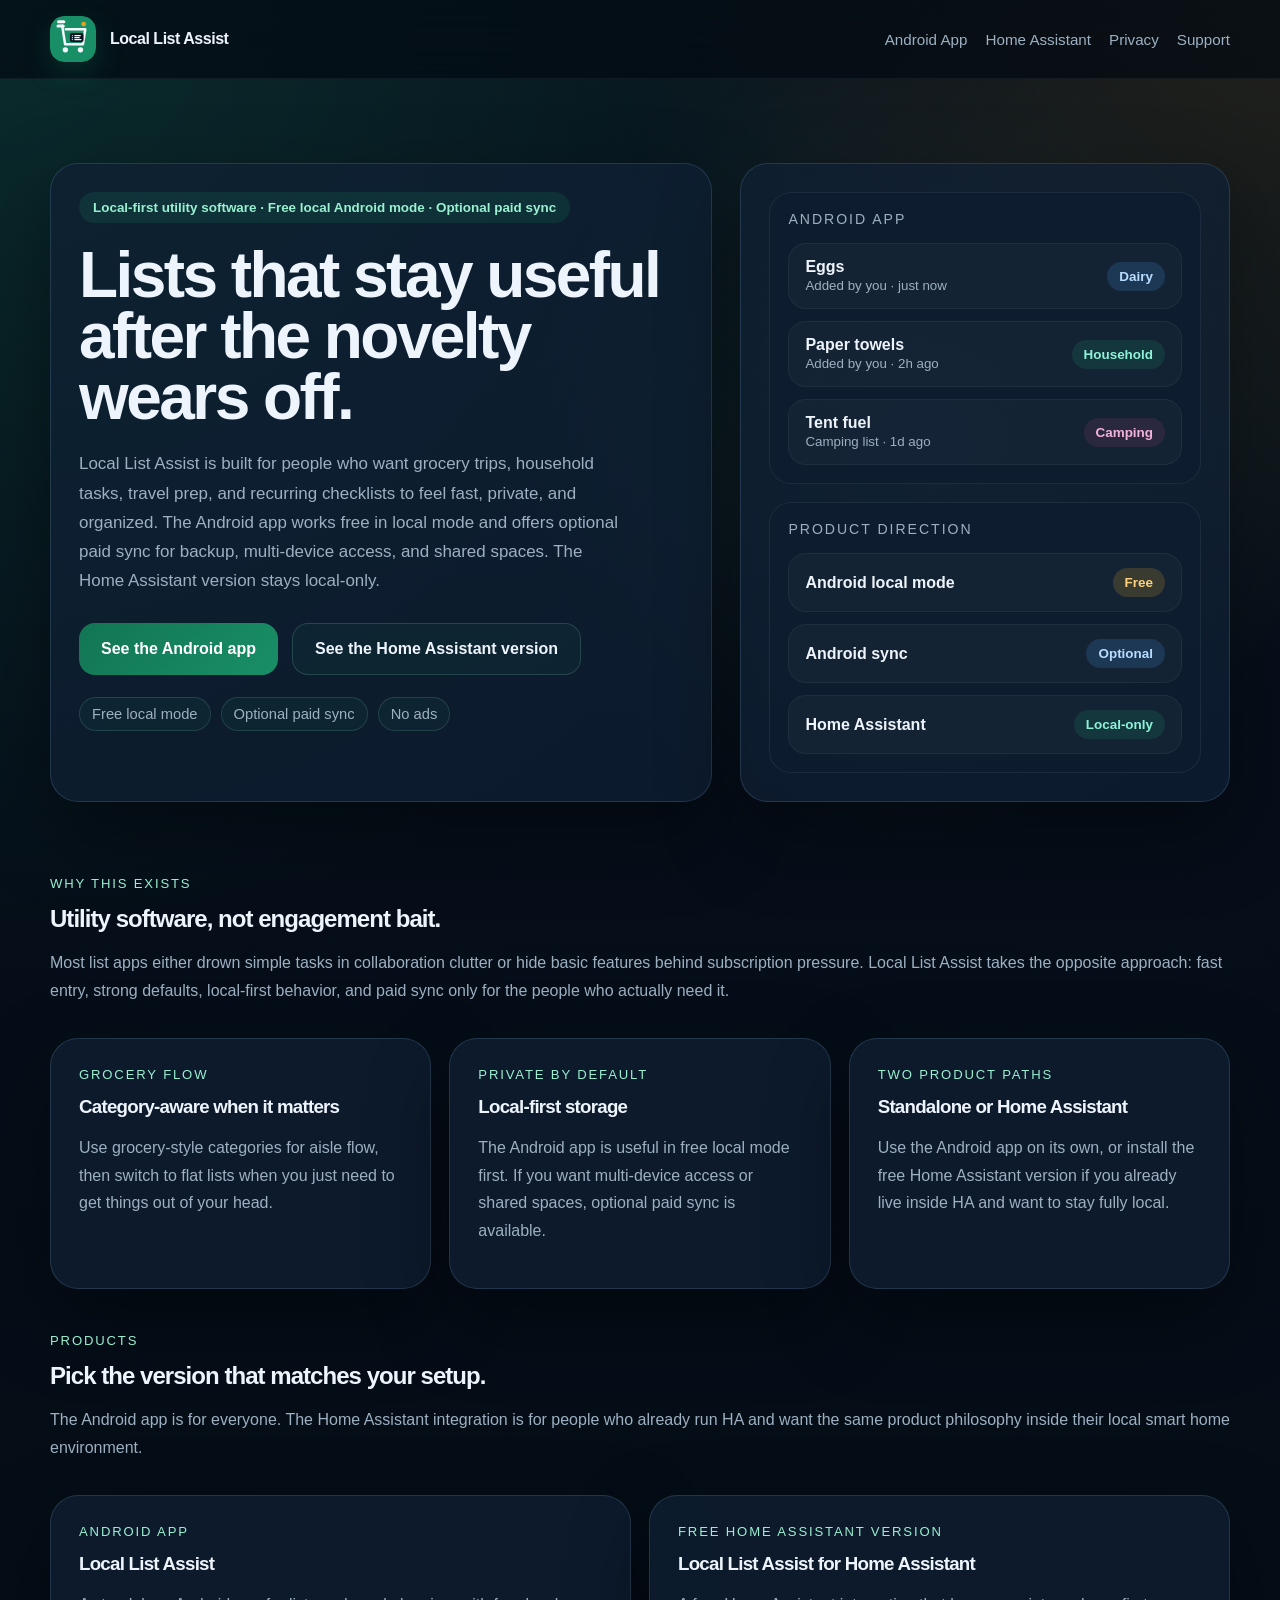
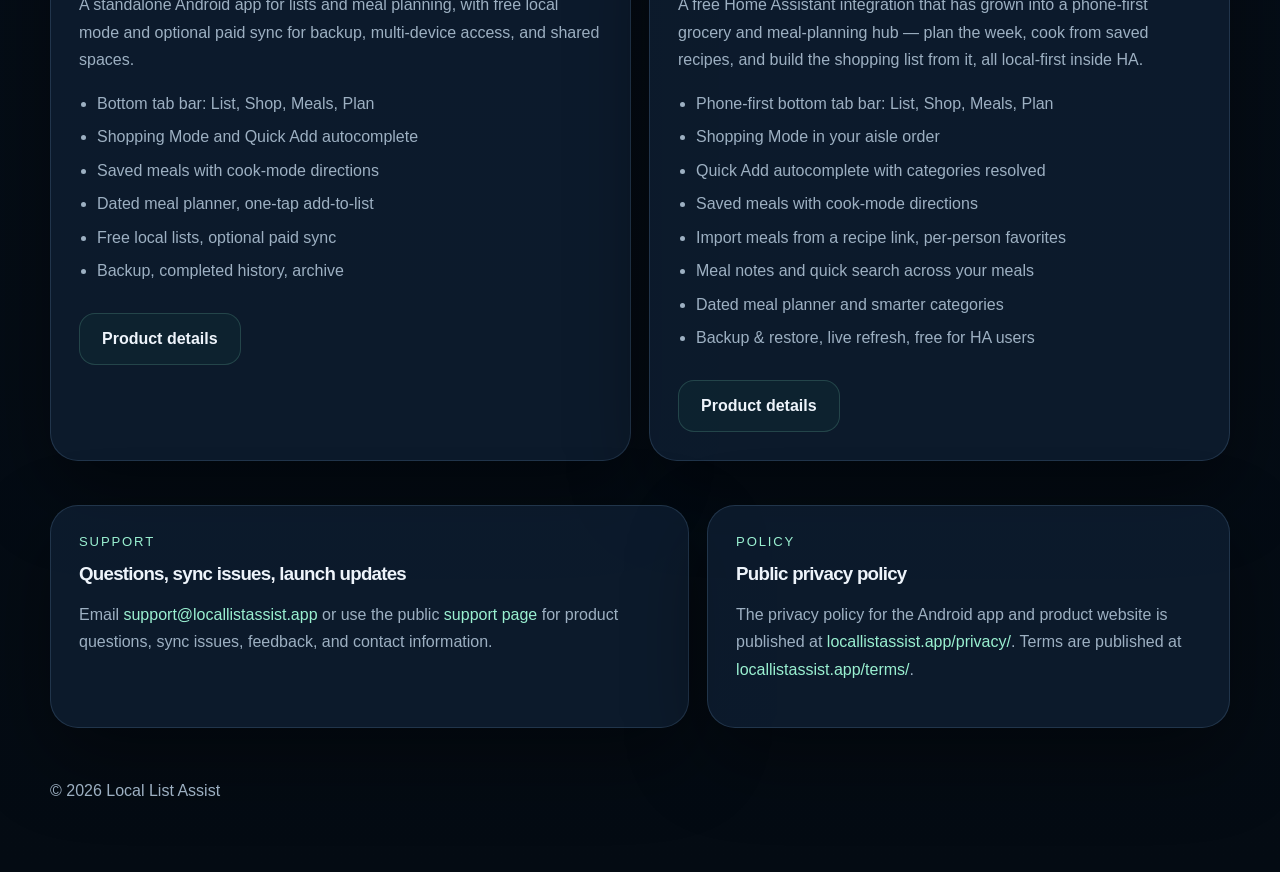
==== index.html @ c162f61c "HA: add meal notes and search to feature copy Local List Assist for Home Assistant 0.31.0 adds a not" ====
<!doctype html>
<html lang="en">
<head>
  <meta charset="utf-8">
  <meta name="viewport" content="width=device-width, initial-scale=1">
  <title>Local List Assist | Local-first Lists for Android and Home Assistant</title>
  <meta name="description" content="Local List Assist offers a free local Android app with optional paid sync and a free Home Assistant integration for fast, local-first grocery and household lists.">
  <meta property="og:title" content="Local List Assist">
  <meta property="og:description" content="Fast, local-first list management for Android and Home Assistant.">
  <meta property="og:type" content="website">
  <meta property="og:url" content="https://locallistassist.app/">
  <link rel="stylesheet" href="/assets/site.css">
  <link rel="icon" href="/assets/logo-mark-v2.svg" type="image/svg+xml">
</head>
<body>
  <div class="topbar">
    <div class="site-shell nav">
      <a class="brand" href="/">
        <img class="brand-mark" src="/assets/logo-mark-v2.svg" alt="Local List Assist logo">
        <span>Local List Assist</span>
      </a>
      <nav class="nav-links">
        <a href="/products/android/">Android App</a>
        <a href="/products/home-assistant/">Home Assistant</a>
        <a href="/privacy/">Privacy</a>
        <a href="/support/">Support</a>
      </nav>
    </div>
  </div>

  <main>
    <section class="hero">
      <div class="site-shell hero-grid">
        <div class="hero-copy">
          <span class="eyebrow">Local-first utility software &middot; Free local Android mode &middot; Optional paid sync</span>
          <h1>Lists that stay useful after the novelty wears off.</h1>
          <p>
            Local List Assist is built for people who want grocery trips, household tasks, travel prep, and recurring
            checklists to feel fast, private, and organized. The Android app works free in local mode and offers optional
            paid sync for backup, multi-device access, and shared spaces. The Home Assistant version stays local-only.
          </p>
          <div class="cta-row">
            <a class="button" href="/products/android/">See the Android app</a>
            <a class="button-secondary" href="/products/home-assistant/">See the Home Assistant version</a>
          </div>
          <div class="meta-row">
            <span>Free local mode</span>
            <span>Optional paid sync</span>
            <span>No ads</span>
          </div>
        </div>

        <div class="hero-panel">
          <div class="mock-card">
            <div class="mock-title">Android app</div>
            <div class="mock-list">
              <div class="mock-item">
                <div>
                  <strong>Eggs</strong><br>
                  <small>Added by you &middot; just now</small>
                </div>
                <span class="badge blue">Dairy</span>
              </div>
              <div class="mock-item">
                <div>
                  <strong>Paper towels</strong><br>
                  <small>Added by you &middot; 2h ago</small>
                </div>
                <span class="badge teal">Household</span>
              </div>
              <div class="mock-item">
                <div>
                  <strong>Tent fuel</strong><br>
                  <small>Camping list &middot; 1d ago</small>
                </div>
                <span class="badge rose">Camping</span>
              </div>
            </div>
          </div>

          <div class="mock-card">
            <div class="mock-title">Product direction</div>
            <div class="mock-list">
              <div class="mock-item"><strong>Android local mode</strong><span class="badge gold">Free</span></div>
              <div class="mock-item"><strong>Android sync</strong><span class="badge blue">Optional</span></div>
              <div class="mock-item"><strong>Home Assistant</strong><span class="badge teal">Local-only</span></div>
            </div>
          </div>
        </div>
      </div>
    </section>

    <section class="section">
      <div class="site-shell">
        <div class="section-head">
          <div>
            <div class="kicker">Why this exists</div>
            <h2>Utility software, not engagement bait.</h2>
            <p>
              Most list apps either drown simple tasks in collaboration clutter or hide basic features behind subscription
              pressure. Local List Assist takes the opposite approach: fast entry, strong defaults, local-first behavior,
              and paid sync only for the people who actually need it.
            </p>
          </div>
        </div>
        <div class="grid-3">
          <article class="section-card">
            <div class="kicker">Grocery flow</div>
            <h3>Category-aware when it matters</h3>
            <p>Use grocery-style categories for aisle flow, then switch to flat lists when you just need to get things out of your head.</p>
          </article>
          <article class="section-card">
            <div class="kicker">Private by default</div>
            <h3>Local-first storage</h3>
            <p>The Android app is useful in free local mode first. If you want multi-device access or shared spaces, optional paid sync is available.</p>
          </article>
          <article class="section-card">
            <div class="kicker">Two product paths</div>
            <h3>Standalone or Home Assistant</h3>
            <p>Use the Android app on its own, or install the free Home Assistant version if you already live inside HA and want to stay fully local.</p>
          </article>
        </div>
      </div>
    </section>

    <section class="section">
      <div class="site-shell">
        <div class="section-head">
          <div>
            <div class="kicker">Products</div>
            <h2>Pick the version that matches your setup.</h2>
            <p>
              The Android app is for everyone. The Home Assistant integration is for people who already run HA and want
              the same product philosophy inside their local smart home environment.
            </p>
          </div>
        </div>

        <div class="products">
          <article class="product-card">
            <div class="kicker">Android App</div>
            <h3>Local List Assist</h3>
            <p>
              A standalone Android app for lists and meal planning, with free local mode and optional paid sync for
              backup, multi-device access, and shared spaces.
            </p>
            <ul class="feature-list">
              <li>Bottom tab bar: List, Shop, Meals, Plan</li>
              <li>Shopping Mode and Quick Add autocomplete</li>
              <li>Saved meals with cook-mode directions</li>
              <li>Dated meal planner, one-tap add-to-list</li>
              <li>Free local lists, optional paid sync</li>
              <li>Backup, completed history, archive</li>
            </ul>
            <div class="cta-row">
              <a class="button-secondary" href="/products/android/">Product details</a>
            </div>
          </article>

          <article class="product-card">
            <div class="kicker">Free Home Assistant Version</div>
            <h3>Local List Assist for Home Assistant</h3>
            <p>
              A free Home Assistant integration that has grown into a phone-first grocery and meal-planning hub — plan the
              week, cook from saved recipes, and build the shopping list from it, all local-first inside HA.
            </p>
            <ul class="feature-list">
              <li>Phone-first bottom tab bar: List, Shop, Meals, Plan</li>
              <li>Shopping Mode in your aisle order</li>
              <li>Quick Add autocomplete with categories resolved</li>
              <li>Saved meals with cook-mode directions</li>
              <li>Import meals from a recipe link, per-person favorites</li>
              <li>Meal notes and quick search across your meals</li>
              <li>Dated meal planner and smarter categories</li>
              <li>Backup &amp; restore, live refresh, free for HA users</li>
            </ul>
            <div class="cta-row">
              <a class="button-secondary" href="/products/home-assistant/">Product details</a>
            </div>
          </article>
        </div>
      </div>
    </section>

    <section class="section">
      <div class="site-shell footer-grid">
        <article class="footer-card">
          <div class="kicker">Support</div>
          <h3>Questions, sync issues, launch updates</h3>
          <p>
            Email <a class="inline-link" href="mailto:support@locallistassist.app">support@locallistassist.app</a> or
            use the public <a class="inline-link" href="/support/">support page</a> for product questions, sync issues,
            feedback, and contact information.
          </p>
        </article>

        <article class="footer-card">
          <div class="kicker">Policy</div>
          <h3>Public privacy policy</h3>
          <p>
            The privacy policy for the Android app and product website is published at
            <a class="inline-link" href="/privacy/">locallistassist.app/privacy/</a>. Terms are published at
            <a class="inline-link" href="/terms/">locallistassist.app/terms/</a>.
          </p>
        </article>
      </div>
    </section>
  </main>

  <footer class="footer">
    <div class="site-shell copy-muted">© 2026 Local List Assist</div>
  </footer>
</body>
</html>
---- assets/site.css ----
:root {
  --bg: #06101c;
  --bg-deep: #040b13;
  --panel: rgba(16, 32, 53, 0.72);
  --panel-strong: rgba(14, 29, 47, 0.92);
  --line: rgba(133, 179, 220, 0.18);
  --text: #eef4fb;
  --muted: #9db0c2;
  --green: #198f67;
  --green-strong: #127553;
  --blue: #4ea5ff;
  --teal: #1f8a70;
  --gold: #e2a21f;
  --rose: #8f3f71;
  --shadow: 0 30px 80px rgba(0, 0, 0, 0.4);
  --radius: 28px;
  --max: 1180px;
}

* { box-sizing: border-box; }
html { scroll-behavior: smooth; }
body {
  margin: 0;
  font-family: "Aptos", "Segoe UI", "Trebuchet MS", sans-serif;
  background:
    radial-gradient(circle at top left, rgba(25, 143, 103, 0.22), transparent 34%),
    radial-gradient(circle at top right, rgba(226, 162, 31, 0.12), transparent 24%),
    radial-gradient(circle at 72% 18%, rgba(138, 224, 194, 0.10), transparent 18%),
    linear-gradient(180deg, var(--bg) 0%, var(--bg-deep) 100%);
  color: var(--text);
}

a { color: inherit; text-decoration: none; }
img { max-width: 100%; display: block; }

.site-shell {
  width: min(var(--max), calc(100% - 32px));
  margin: 0 auto;
}

.topbar {
  position: sticky;
  top: 0;
  z-index: 10;
  backdrop-filter: blur(18px);
  background: rgba(4, 11, 19, 0.72);
  border-bottom: 1px solid rgba(157, 176, 194, 0.08);
}

.nav {
  display: flex;
  align-items: center;
  justify-content: space-between;
  min-height: 78px;
  gap: 20px;
}

.brand {
  display: inline-flex;
  align-items: center;
  gap: 14px;
  font-family: "Aptos Display", "Aptos", "Trebuchet MS", sans-serif;
  font-weight: 700;
  letter-spacing: -0.03em;
}

.brand-mark {
  width: 46px;
  height: 46px;
  border-radius: 14px;
  box-shadow: 0 10px 28px rgba(25, 143, 103, 0.22);
}

.nav-links {
  display: flex;
  gap: 18px;
  flex-wrap: wrap;
  color: var(--muted);
  font-size: 0.95rem;
}

.nav-links a:hover,
.inline-link:hover {
  color: var(--text);
}

.hero,
.policy {
  padding: 84px 0 56px;
}

.hero-grid {
  display: grid;
  grid-template-columns: 1.15fr 0.85fr;
  gap: 28px;
  align-items: stretch;
}

.hero-copy,
.hero-panel,
.section-card,
.footer-card,
.product-card,
.policy-card {
  background: var(--panel);
  border: 1px solid var(--line);
  box-shadow: var(--shadow);
  border-radius: var(--radius);
}

.hero-copy,
.hero-panel,
.section-card,
.footer-card,
.product-card,
.policy-card {
  padding: 28px;
}

.eyebrow {
  display: inline-flex;
  align-items: center;
  gap: 10px;
  padding: 8px 14px;
  border-radius: 999px;
  background: rgba(25, 143, 103, 0.16);
  color: #9af0d1;
  font-size: 0.84rem;
  font-weight: 600;
}

h1, h2, h3 {
  font-family: "Aptos Display", "Aptos", "Trebuchet MS", sans-serif;
  letter-spacing: -0.04em;
  margin: 0;
}

h1 {
  margin-top: 22px;
  font-size: clamp(2.7rem, 5vw, 5.3rem);
  line-height: 0.95;
}

.hero-copy p,
.section-head p,
.section-card p,
.product-card p,
.footer-card p,
.policy-card p,
.policy-card li {
  color: var(--muted);
  line-height: 1.72;
}

.hero-copy p {
  margin: 22px 0 0;
  max-width: 58ch;
  font-size: 1.06rem;
}

.cta-row {
  display: flex;
  gap: 14px;
  flex-wrap: wrap;
  margin-top: 28px;
}

.button,
.button-secondary {
  display: inline-flex;
  align-items: center;
  justify-content: center;
  min-height: 52px;
  padding: 0 22px;
  border-radius: 16px;
  font-weight: 600;
  transition: transform 0.18s ease, background 0.18s ease, border-color 0.18s ease;
}

.button {
  background: linear-gradient(135deg, var(--green-strong), var(--green));
  color: #fff;
}

.button-secondary {
  border: 1px solid rgba(138, 224, 194, 0.18);
  color: var(--text);
  background: rgba(25, 143, 103, 0.08);
}

.button:hover,
.button-secondary:hover {
  transform: translateY(-1px);
}

.meta-row {
  display: flex;
  flex-wrap: wrap;
  gap: 10px;
  margin-top: 22px;
  color: var(--muted);
  font-size: 0.92rem;
}

.meta-row span {
  padding: 8px 12px;
  border-radius: 999px;
  border: 1px solid rgba(138, 224, 194, 0.16);
  background: rgba(25, 143, 103, 0.08);
}

.hero-panel {
  display: grid;
  gap: 18px;
}

.mock-card {
  background: var(--panel-strong);
  border: 1px solid rgba(157, 176, 194, 0.1);
  border-radius: 22px;
  padding: 18px;
}

.mock-title {
  font-size: 0.88rem;
  text-transform: uppercase;
  letter-spacing: 0.14em;
  color: var(--muted);
}

.mock-list {
  display: grid;
  gap: 12px;
  margin-top: 16px;
}

.mock-item {
  display: flex;
  justify-content: space-between;
  gap: 12px;
  align-items: center;
  padding: 14px 16px;
  border-radius: 18px;
  background: rgba(255, 255, 255, 0.03);
  border: 1px solid rgba(157, 176, 194, 0.08);
}

.mock-item small,
.copy-muted {
  color: var(--muted);
}

.media-frame {
  margin-top: 16px;
  margin-left: auto;
  margin-right: auto;
  border-radius: 24px;
  overflow: hidden;
  border: 1px solid rgba(138, 224, 194, 0.18);
  background: rgba(8, 17, 31, 0.8);
  box-shadow: var(--shadow);
}

.media-frame-desktop {
  max-width: 500px;
}

.media-frame-phone {
  max-width: 270px;
}

.product-video {
  display: block;
  width: 100%;
  height: auto;
}

.badge {
  padding: 7px 12px;
  border-radius: 999px;
  font-size: 0.84rem;
  font-weight: 600;
  white-space: nowrap;
}

.badge.blue { background: rgba(78, 165, 255, 0.16); color: #b8dcff; }
.badge.teal { background: rgba(25, 143, 103, 0.18); color: #8df2d8; }
.badge.gold { background: rgba(226, 162, 31, 0.18); color: #ffd37d; }
.badge.rose { background: rgba(143, 63, 113, 0.18); color: #f3b2dc; }

.section {
  padding: 18px 0 26px;
}

.section-head {
  display: flex;
  justify-content: space-between;
  gap: 24px;
  align-items: end;
  margin-bottom: 18px;
}

.grid-3 {
  display: grid;
  gap: 18px;
  grid-template-columns: repeat(3, minmax(0, 1fr));
}

.products,
.footer-grid {
  display: grid;
  gap: 18px;
}

.products {
  grid-template-columns: repeat(2, minmax(0, 1fr));
}

.footer-grid {
  grid-template-columns: 1.1fr 0.9fr;
}

.kicker {
  font-size: 0.82rem;
  text-transform: uppercase;
  letter-spacing: 0.14em;
  color: #9af0d1;
  margin-bottom: 14px;
}

.feature-list {
  margin: 16px 0 0;
  padding-left: 18px;
  color: var(--muted);
  line-height: 1.72;
}

.feature-list li + li,
.policy-card li + li {
  margin-top: 6px;
}

.policy-card h1 {
  font-size: clamp(2.4rem, 4vw, 4rem);
  margin-bottom: 18px;
}

.policy-card h2 {
  margin-top: 26px;
  margin-bottom: 8px;
  font-size: 1.35rem;
}

.policy-card ul {
  padding-left: 20px;
}

.inline-link {
  color: #9af0d1;
}

.footer {
  padding: 28px 0 72px;
}

@media (max-width: 940px) {
  .hero-grid,
  .grid-3,
  .products,
  .footer-grid,
  .section-head {
    grid-template-columns: 1fr;
  }

  .section-head {
    display: grid;
    align-items: start;
  }
}

@media (max-width: 640px) {
  .site-shell {
    width: min(var(--max), calc(100% - 20px));
  }

  .hero,
  .policy {
    padding-top: 54px;
  }

  .hero-copy,
  .hero-panel,
  .section-card,
  .product-card,
  .footer-card,
  .policy-card {
    padding: 20px;
  }

  .nav {
    align-items: start;
    padding: 14px 0;
    flex-direction: column;
  }

  .cta-row,
  .nav-links {
    width: 100%;
  }

  .mock-item {
    align-items: start;
    flex-direction: column;
  }
}
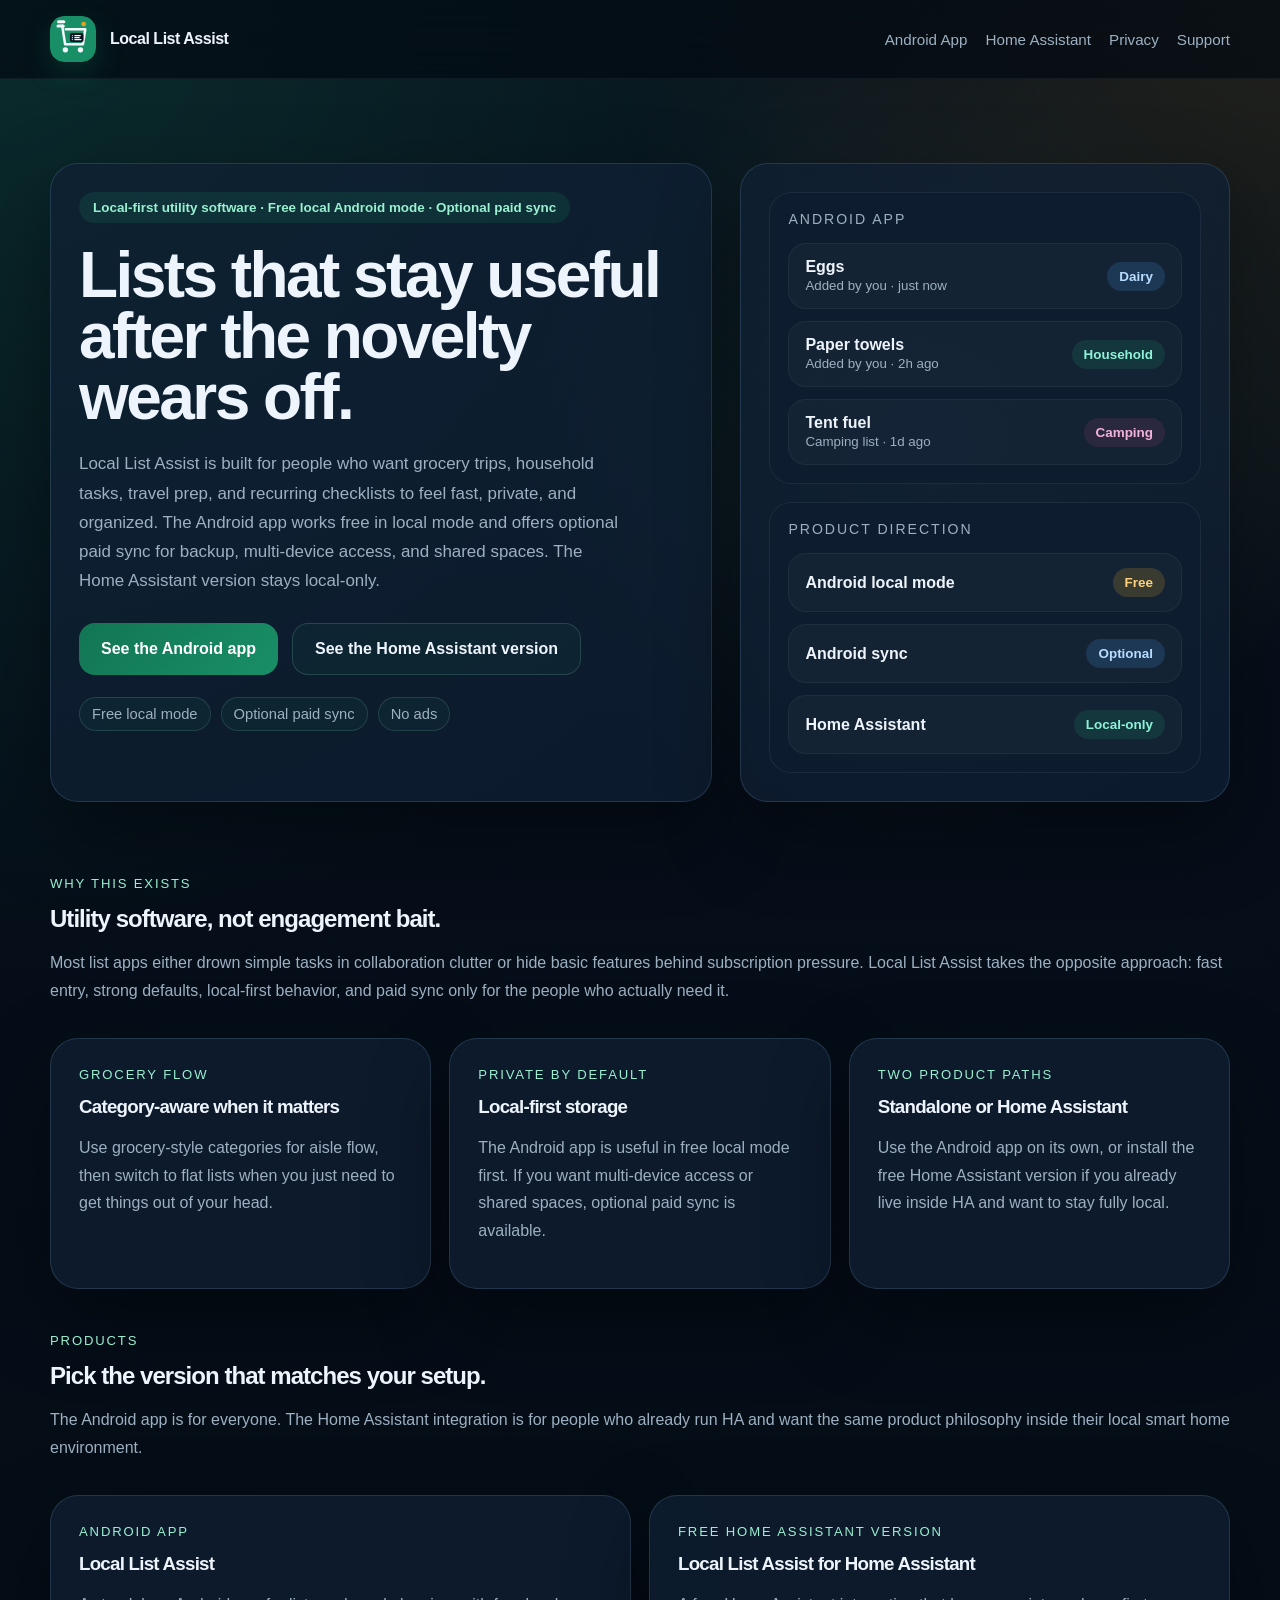
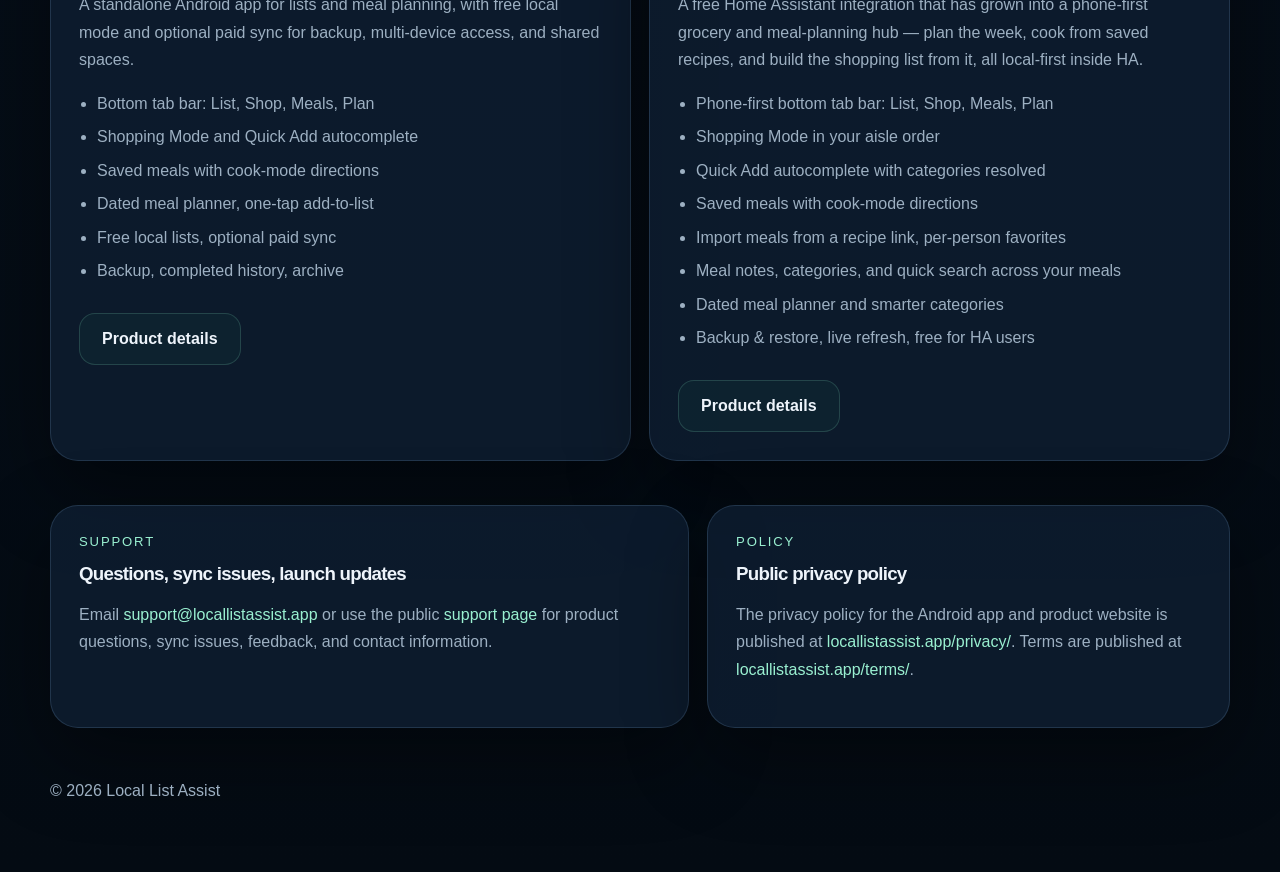
==== commit 851e03cb: "HA: add meal categories to feature copy Local List Assist for Home Assistant 0.32.0 adds meal catego" ====
--- a/index.html
+++ b/index.html
@@ -170,7 +170,7 @@
               <li>Quick Add autocomplete with categories resolved</li>
               <li>Saved meals with cook-mode directions</li>
               <li>Import meals from a recipe link, per-person favorites</li>
-              <li>Meal notes and quick search across your meals</li>
+              <li>Meal notes, categories, and quick search across your meals</li>
               <li>Dated meal planner and smarter categories</li>
               <li>Backup &amp; restore, live refresh, free for HA users</li>
             </ul>
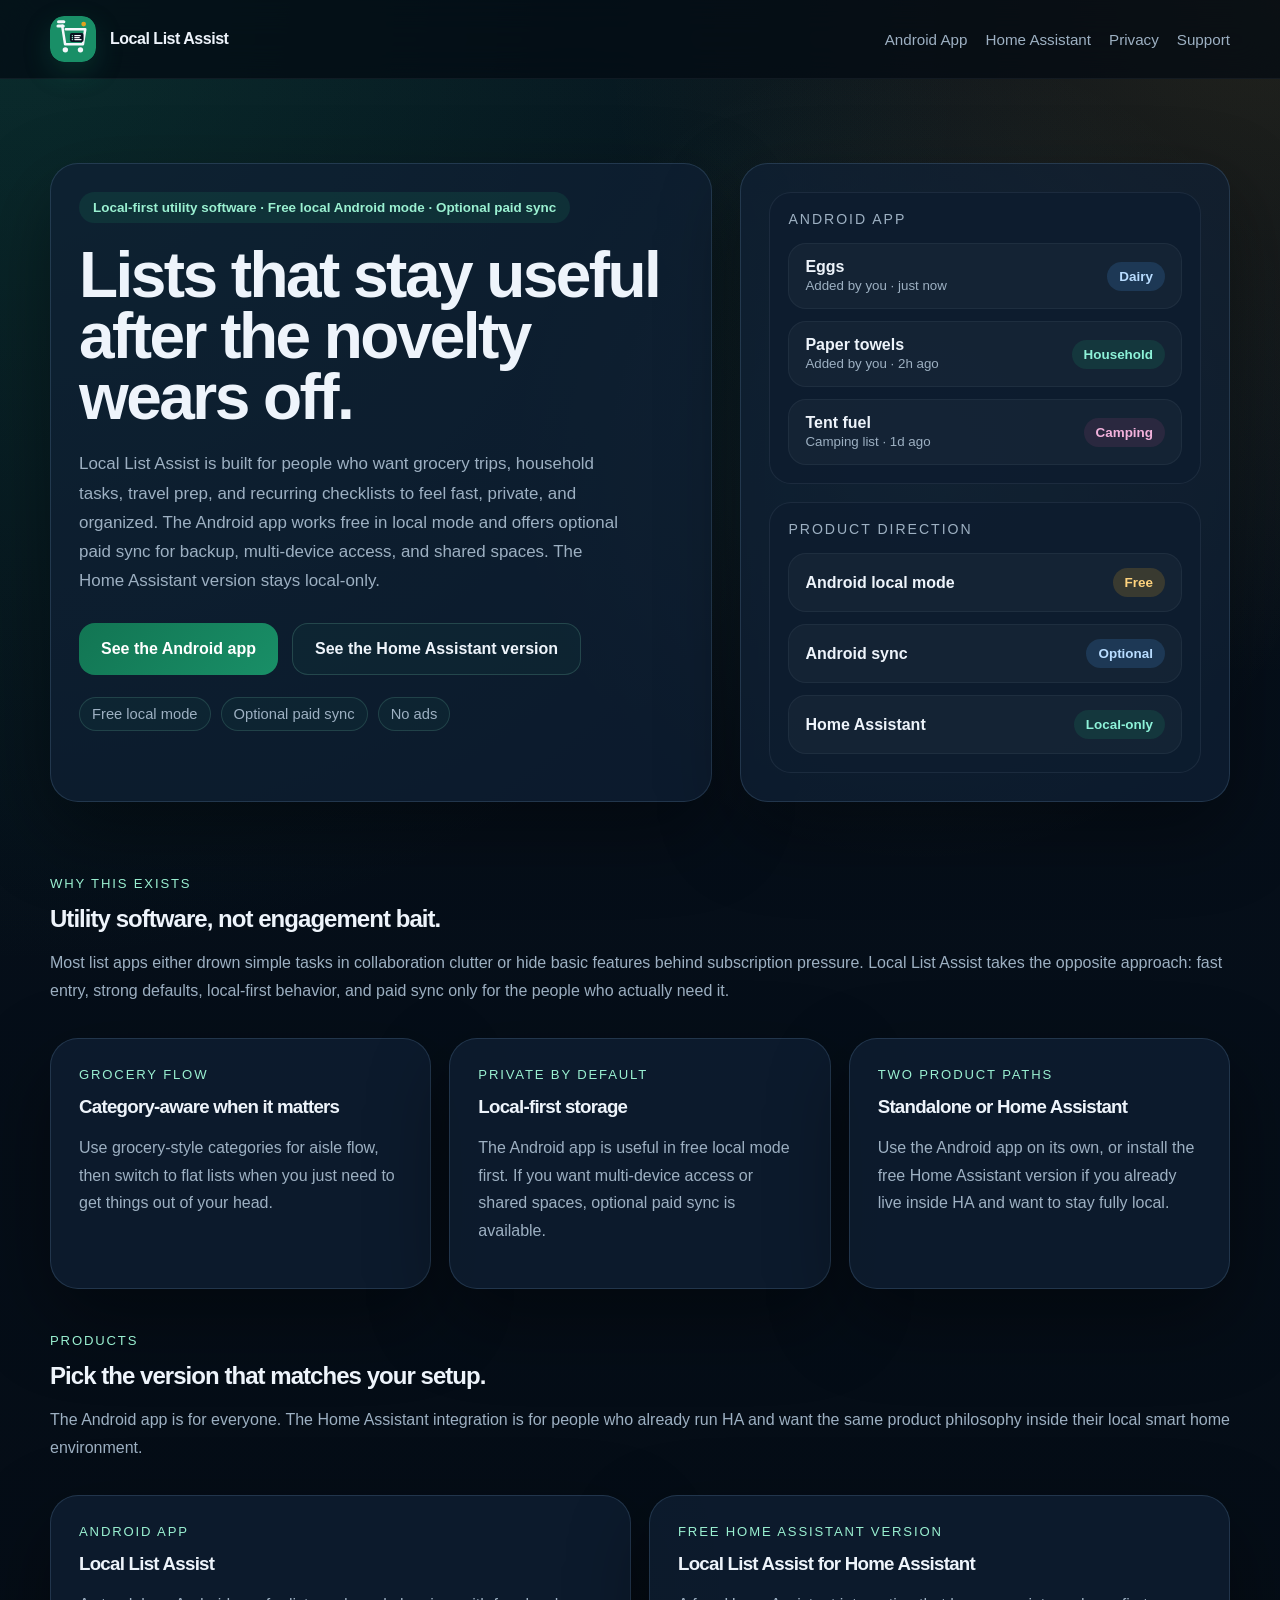
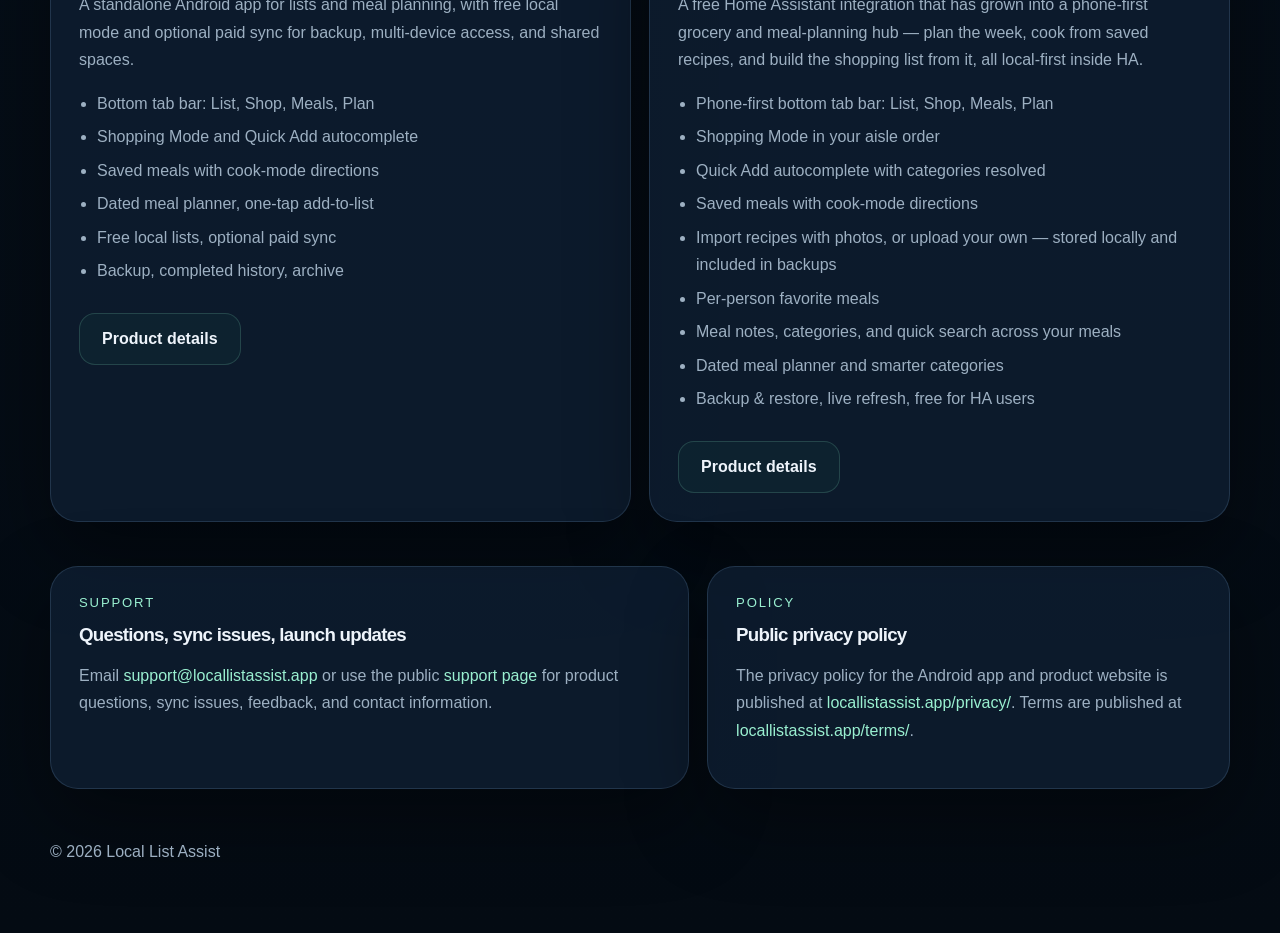
==== commit 3d750211: "Document Home Assistant recipe photos and local backup support" ====
--- a/index.html
+++ b/index.html
@@ -169,7 +169,8 @@
               <li>Shopping Mode in your aisle order</li>
               <li>Quick Add autocomplete with categories resolved</li>
               <li>Saved meals with cook-mode directions</li>
-              <li>Import meals from a recipe link, per-person favorites</li>
+              <li>Import recipes with photos, or upload your own — stored locally and included in backups</li>
+              <li>Per-person favorite meals</li>
               <li>Meal notes, categories, and quick search across your meals</li>
               <li>Dated meal planner and smarter categories</li>
               <li>Backup &amp; restore, live refresh, free for HA users</li>
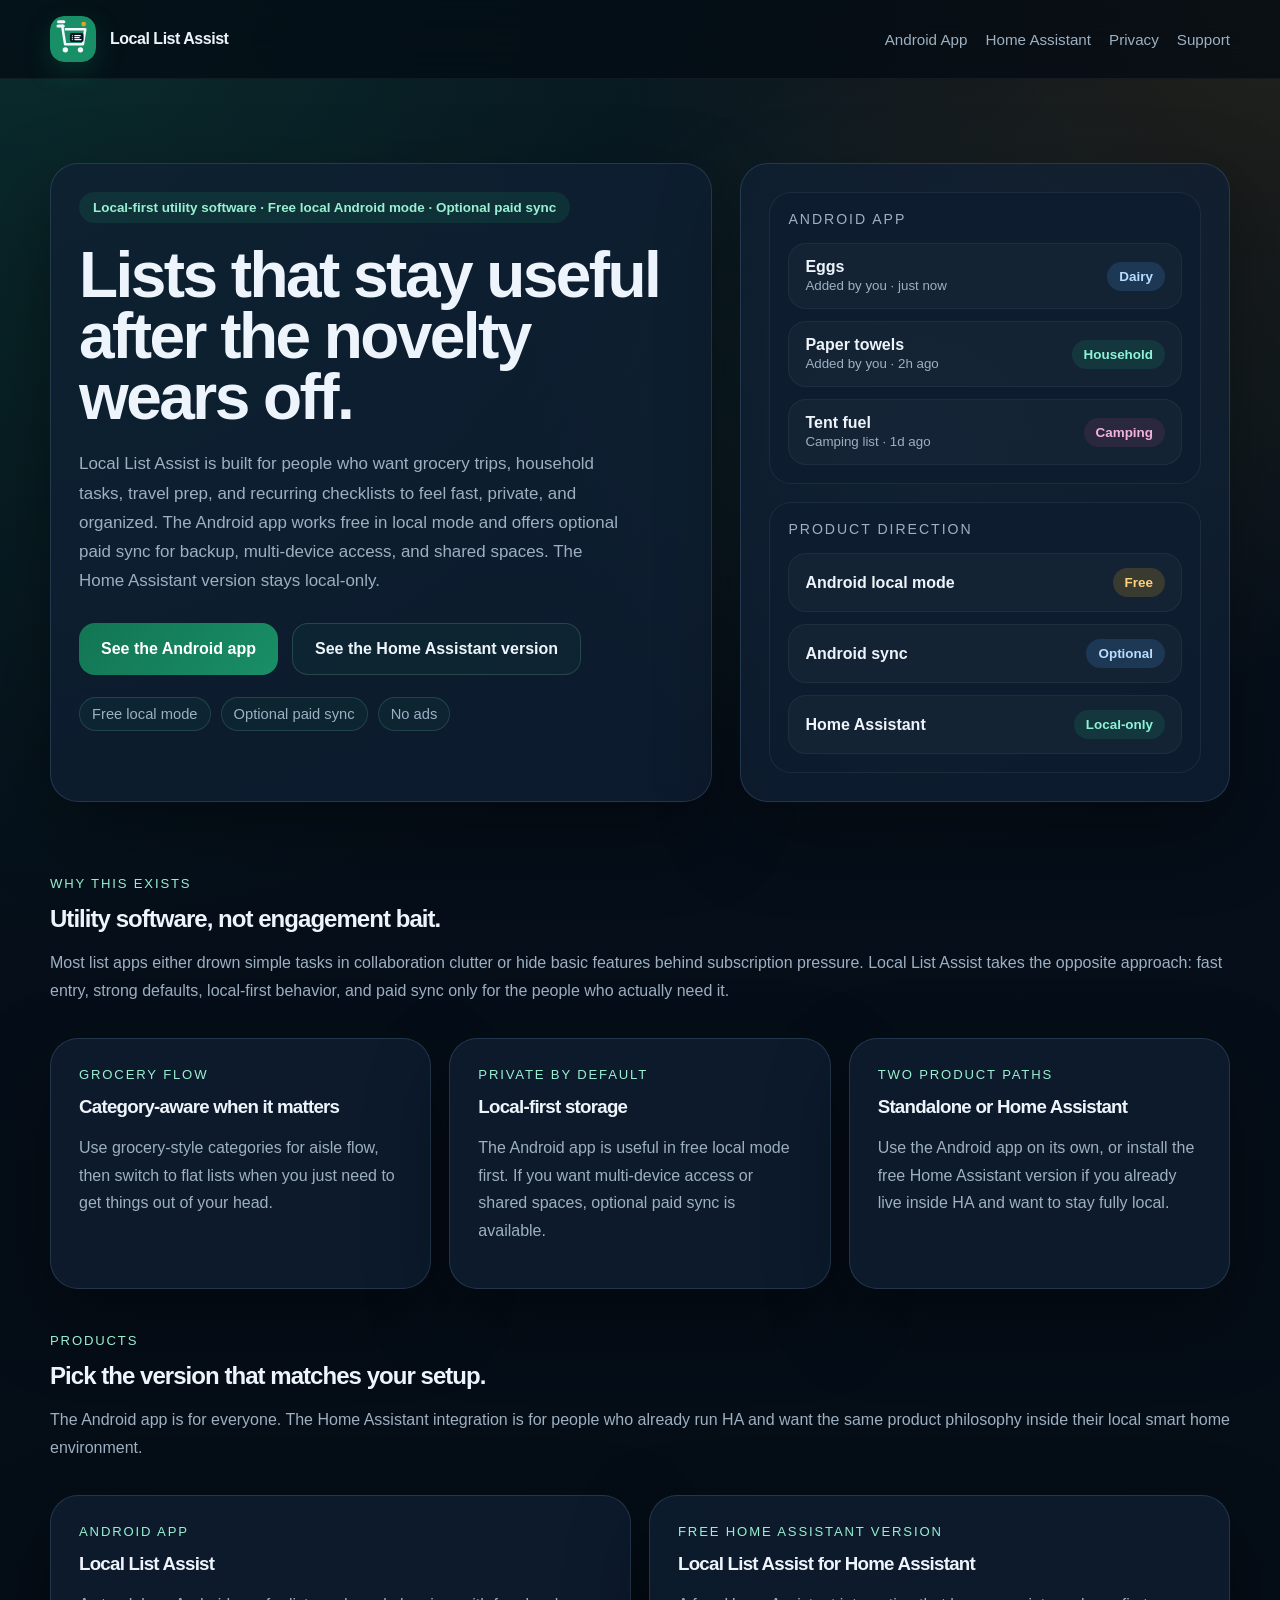
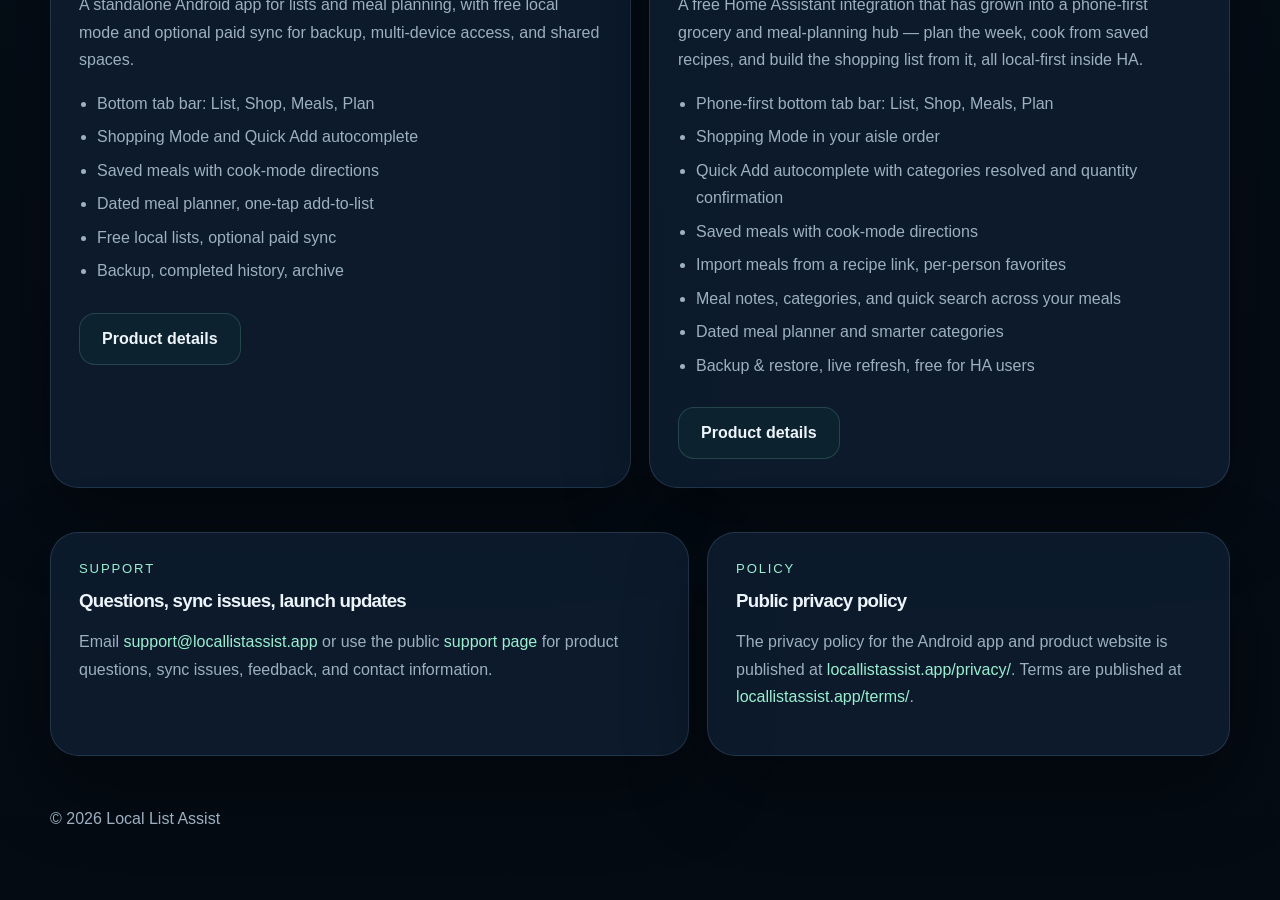
==== commit 8801227c: "Document quantity confirmation for Home Assistant Quick Add" ====
--- a/index.html
+++ b/index.html
@@ -167,10 +167,9 @@
             <ul class="feature-list">
               <li>Phone-first bottom tab bar: List, Shop, Meals, Plan</li>
               <li>Shopping Mode in your aisle order</li>
-              <li>Quick Add autocomplete with categories resolved</li>
+              <li>Quick Add autocomplete with categories resolved and quantity confirmation</li>
               <li>Saved meals with cook-mode directions</li>
-              <li>Import recipes with photos, or upload your own — stored locally and included in backups</li>
-              <li>Per-person favorite meals</li>
+              <li>Import meals from a recipe link, per-person favorites</li>
               <li>Meal notes, categories, and quick search across your meals</li>
               <li>Dated meal planner and smarter categories</li>
               <li>Backup &amp; restore, live refresh, free for HA users</li>
@@ -216,3 +215,4 @@
 
 
 
+
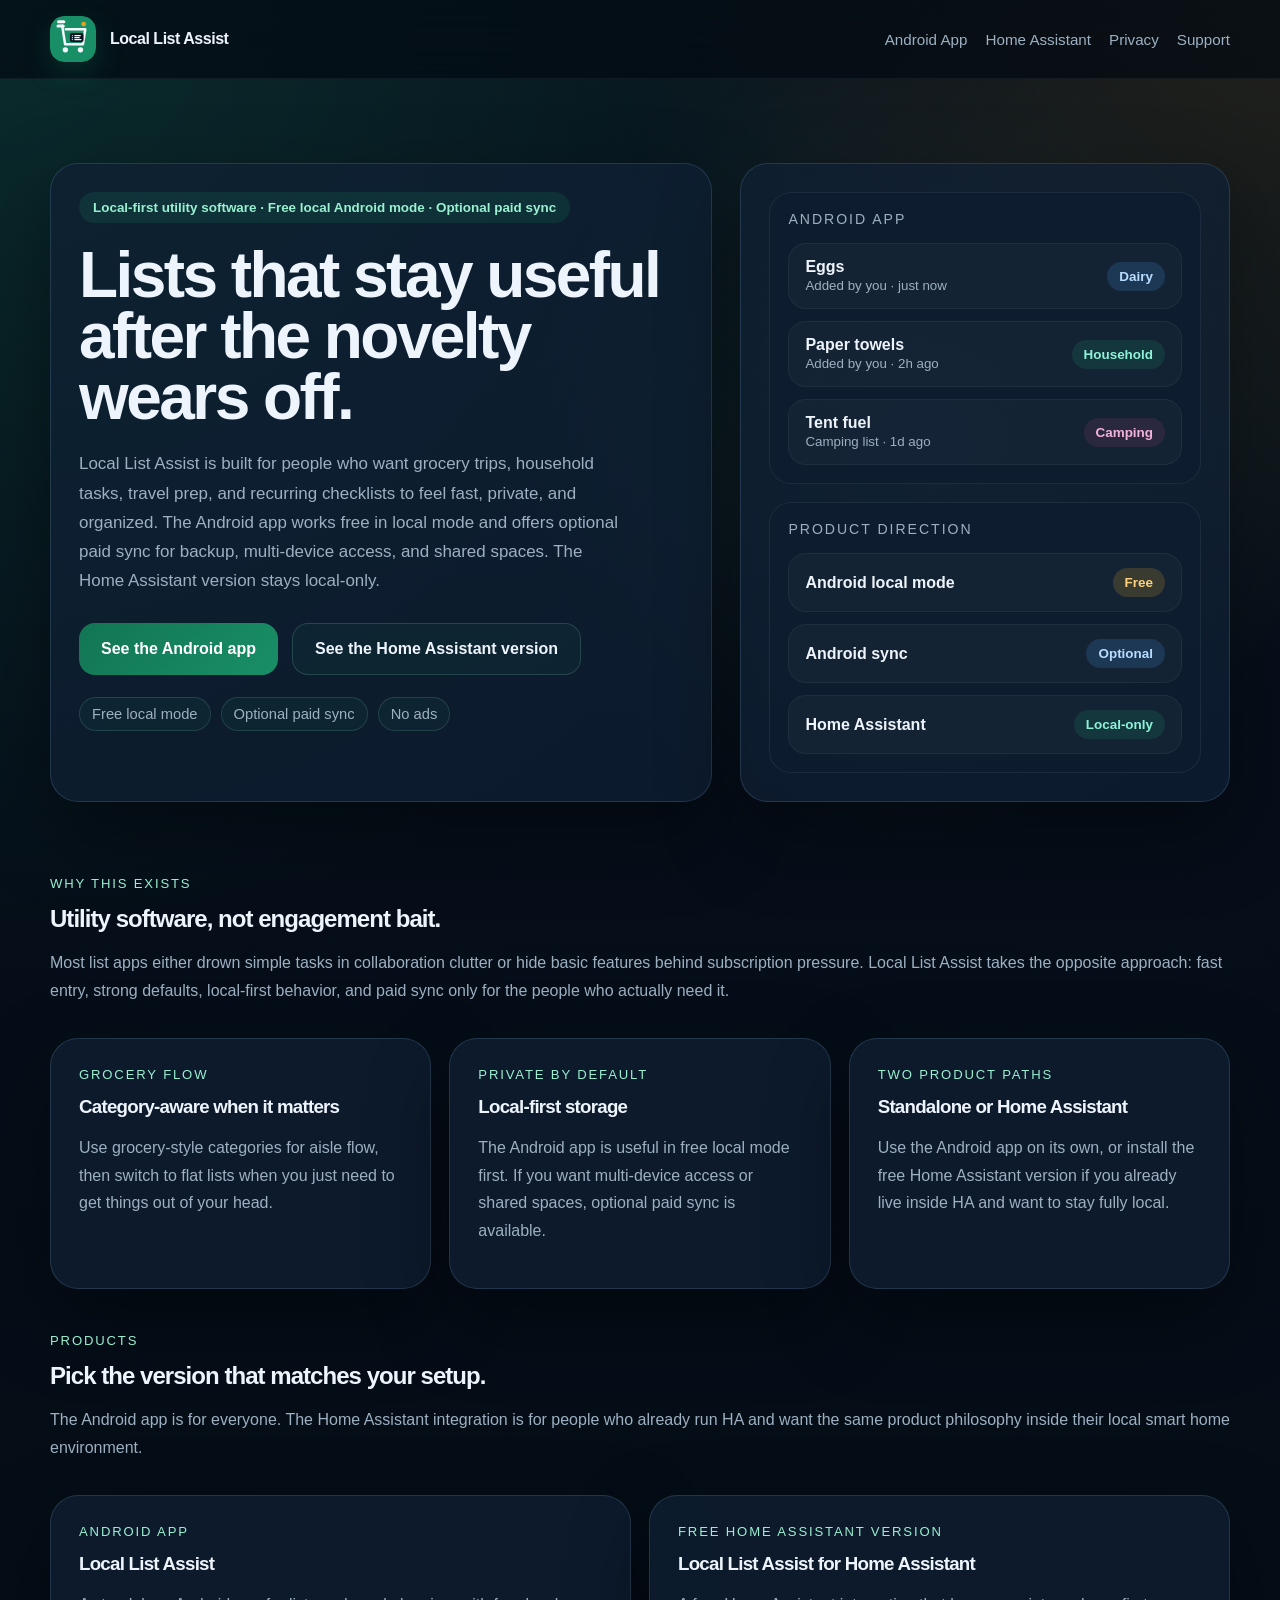
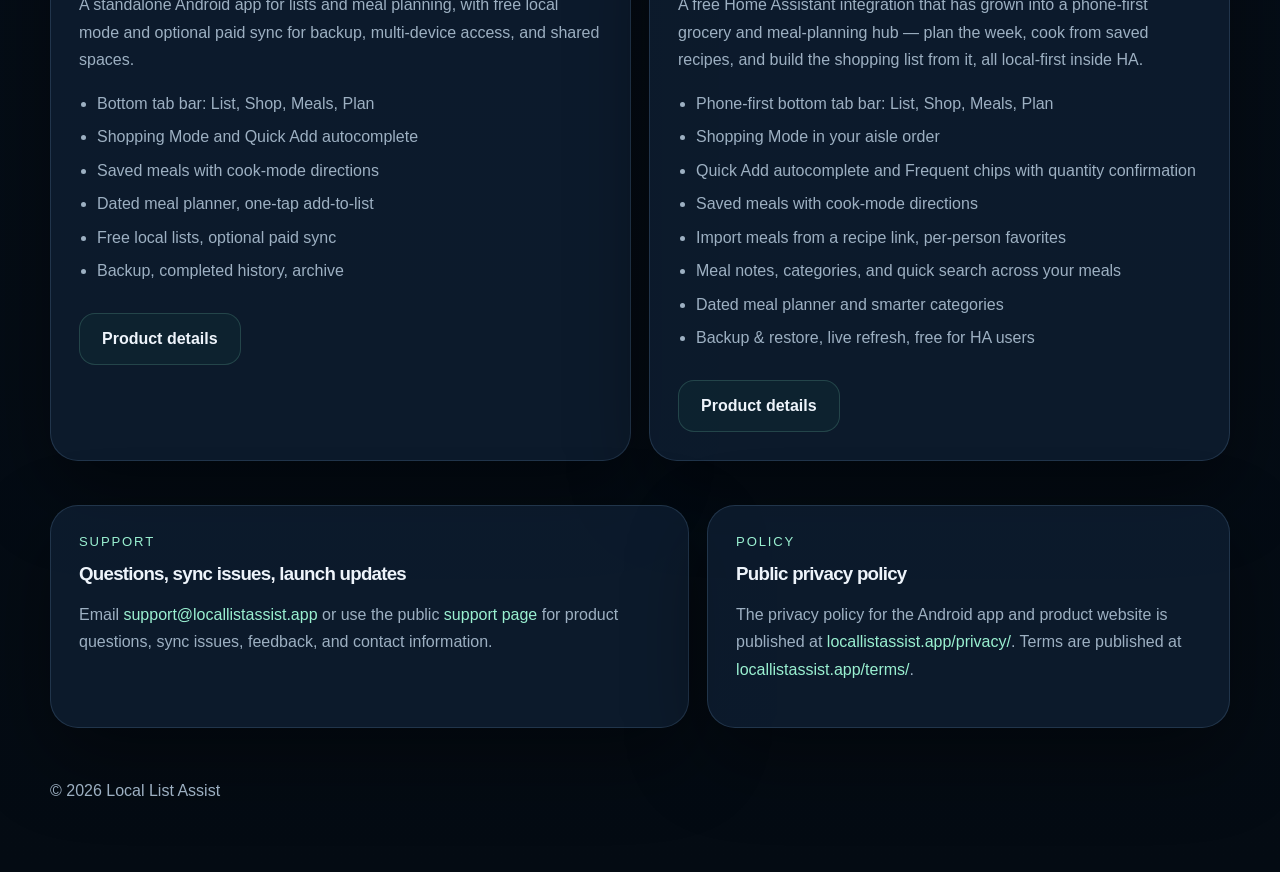
==== commit 96cb5261: "Describe quantity confirmation for Frequent chips" ====
--- a/index.html
+++ b/index.html
@@ -167,7 +167,7 @@
             <ul class="feature-list">
               <li>Phone-first bottom tab bar: List, Shop, Meals, Plan</li>
               <li>Shopping Mode in your aisle order</li>
-              <li>Quick Add autocomplete with categories resolved and quantity confirmation</li>
+              <li>Quick Add autocomplete and Frequent chips with quantity confirmation</li>
               <li>Saved meals with cook-mode directions</li>
               <li>Import meals from a recipe link, per-person favorites</li>
               <li>Meal notes, categories, and quick search across your meals</li>
@@ -215,4 +215,3 @@
 
 
 
-
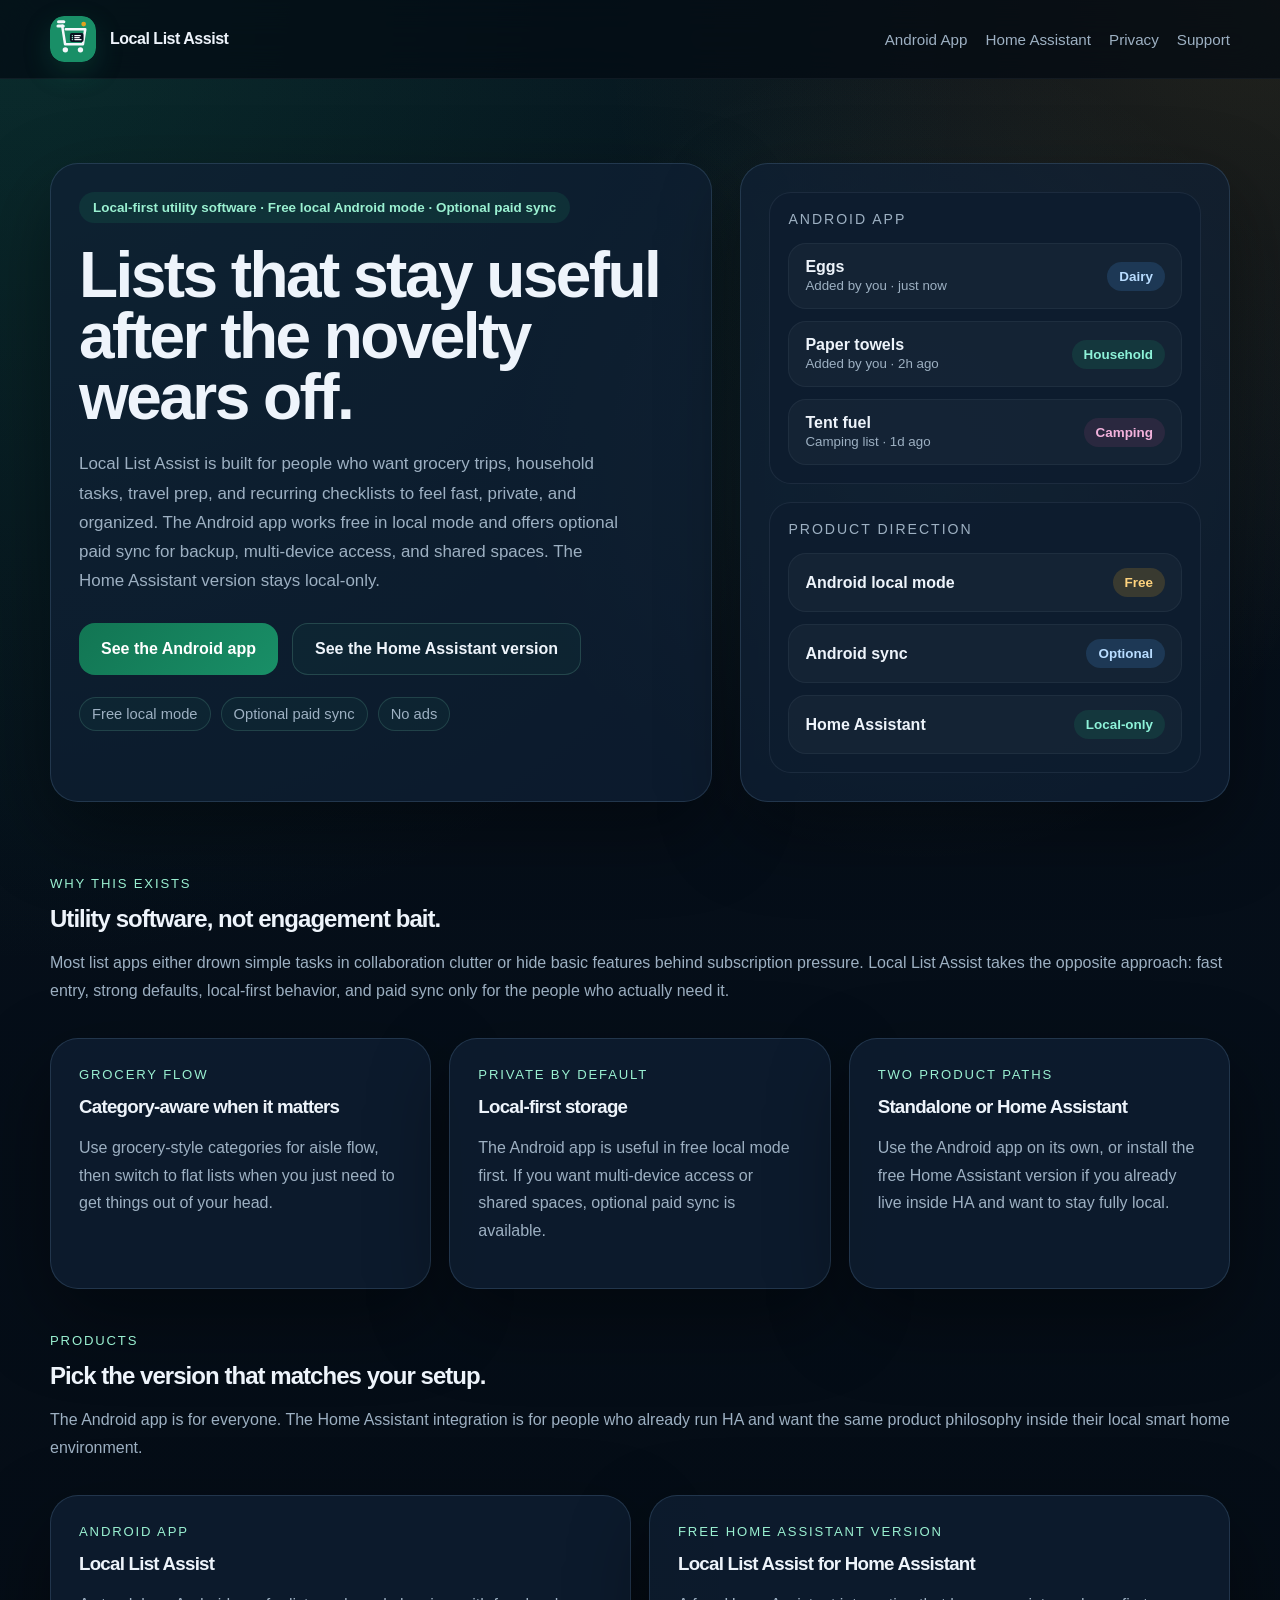
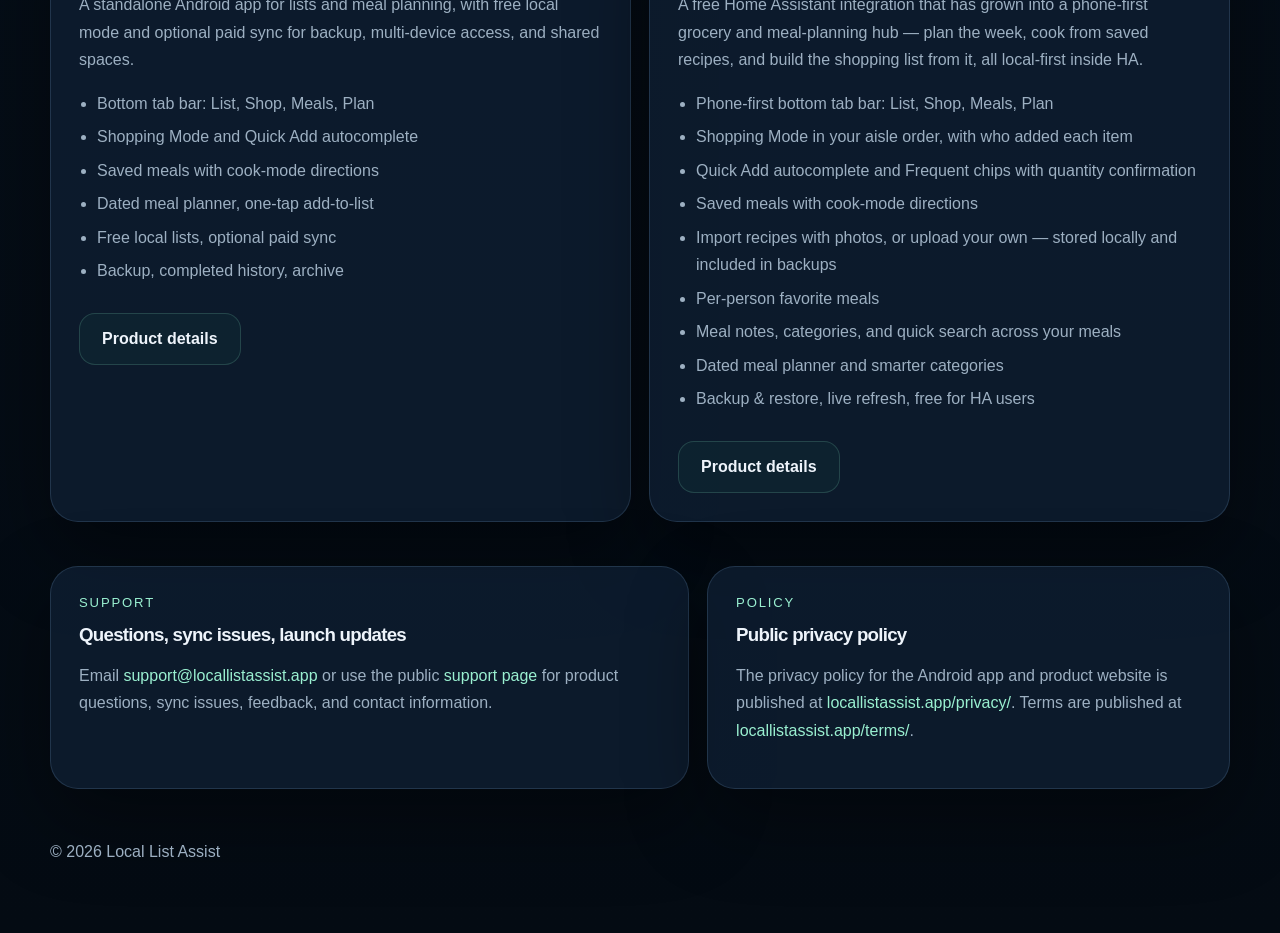
==== commit 240e4822: "Document recipe photos and shopping item contributors" ====
--- a/index.html
+++ b/index.html
@@ -166,10 +166,11 @@
             </p>
             <ul class="feature-list">
               <li>Phone-first bottom tab bar: List, Shop, Meals, Plan</li>
-              <li>Shopping Mode in your aisle order</li>
+              <li>Shopping Mode in your aisle order, with who added each item</li>
               <li>Quick Add autocomplete and Frequent chips with quantity confirmation</li>
               <li>Saved meals with cook-mode directions</li>
-              <li>Import meals from a recipe link, per-person favorites</li>
+              <li>Import recipes with photos, or upload your own — stored locally and included in backups</li>
+              <li>Per-person favorite meals</li>
               <li>Meal notes, categories, and quick search across your meals</li>
               <li>Dated meal planner and smarter categories</li>
               <li>Backup &amp; restore, live refresh, free for HA users</li>
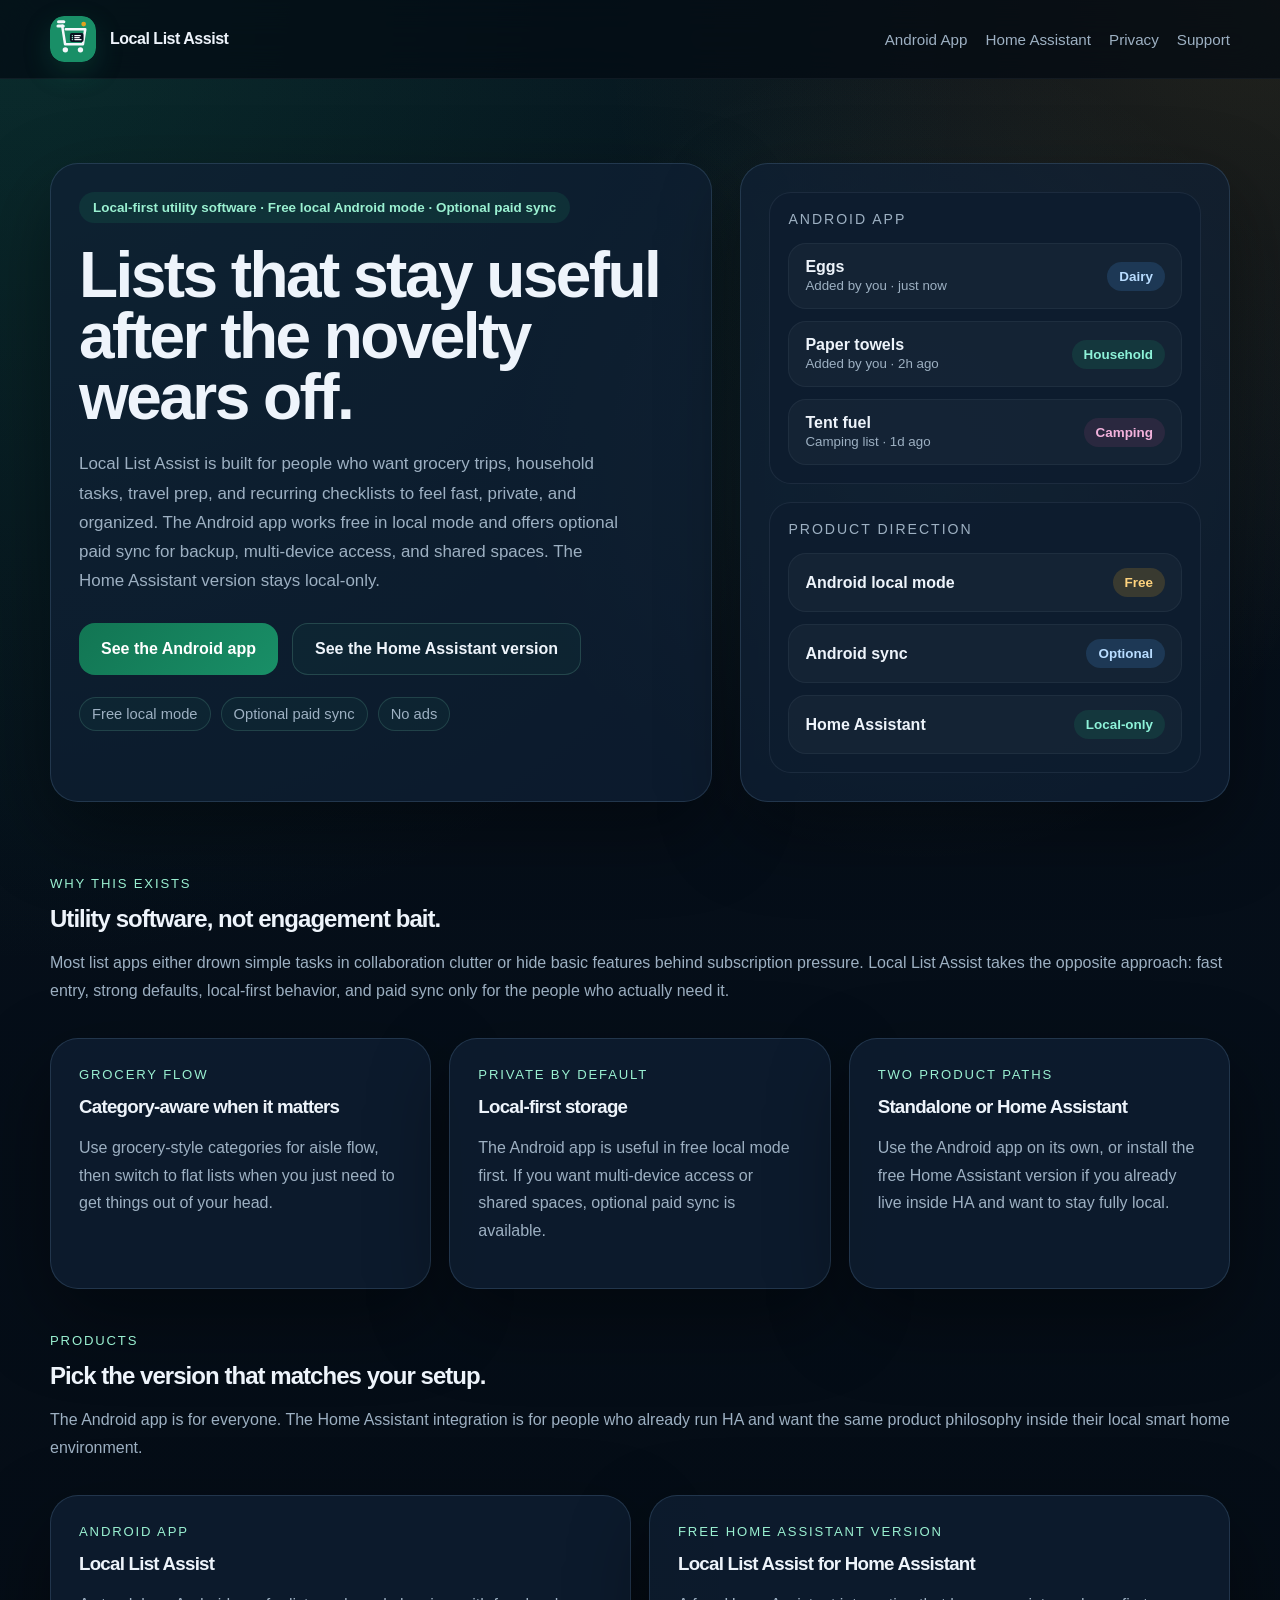
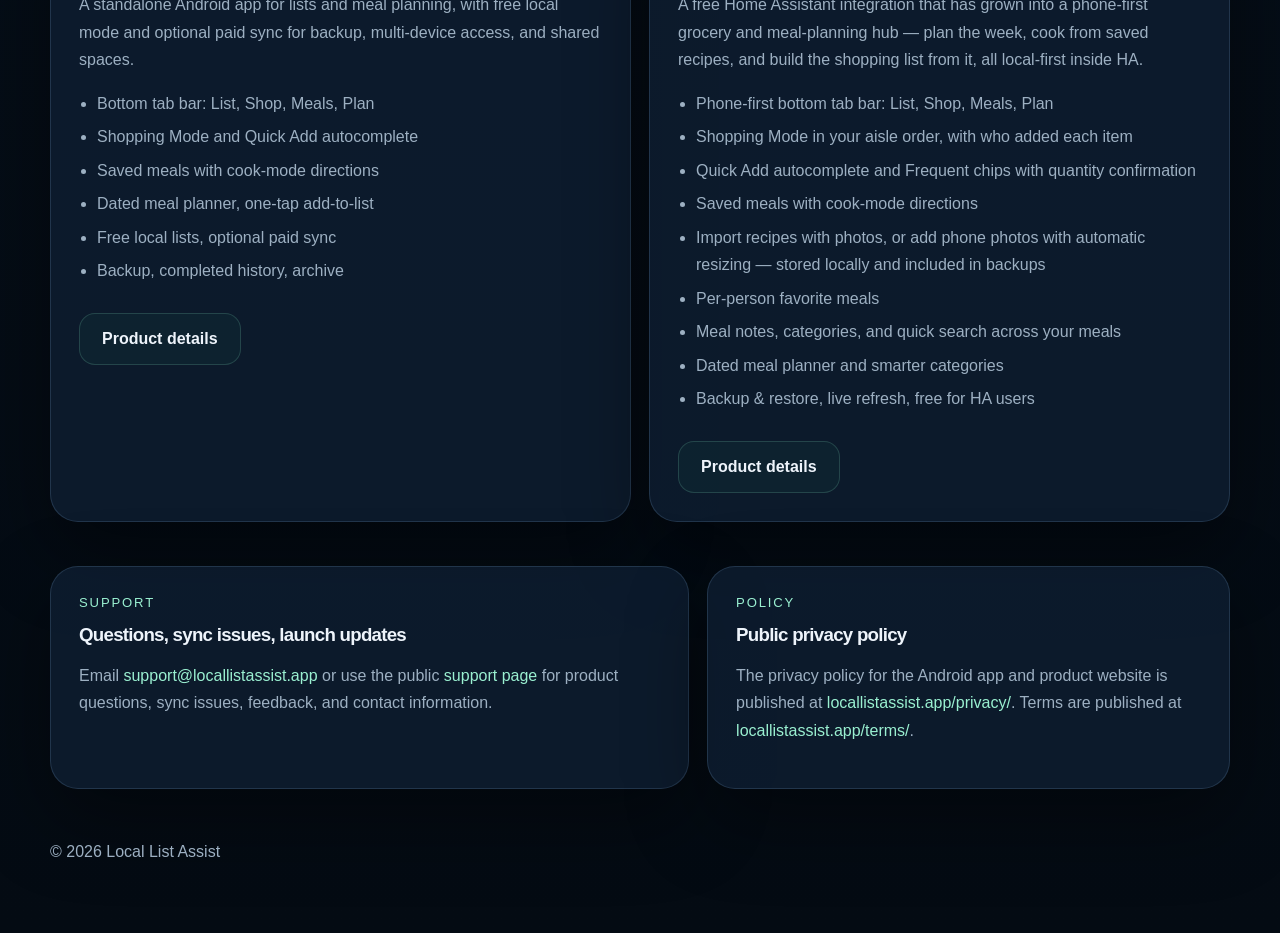
==== commit 6cc4a426: "Document automatic resizing of phone recipe photos" ====
--- a/index.html
+++ b/index.html
@@ -169,7 +169,7 @@
               <li>Shopping Mode in your aisle order, with who added each item</li>
               <li>Quick Add autocomplete and Frequent chips with quantity confirmation</li>
               <li>Saved meals with cook-mode directions</li>
-              <li>Import recipes with photos, or upload your own — stored locally and included in backups</li>
+              <li>Import recipes with photos, or add phone photos with automatic resizing — stored locally and included in backups</li>
               <li>Per-person favorite meals</li>
               <li>Meal notes, categories, and quick search across your meals</li>
               <li>Dated meal planner and smarter categories</li>
